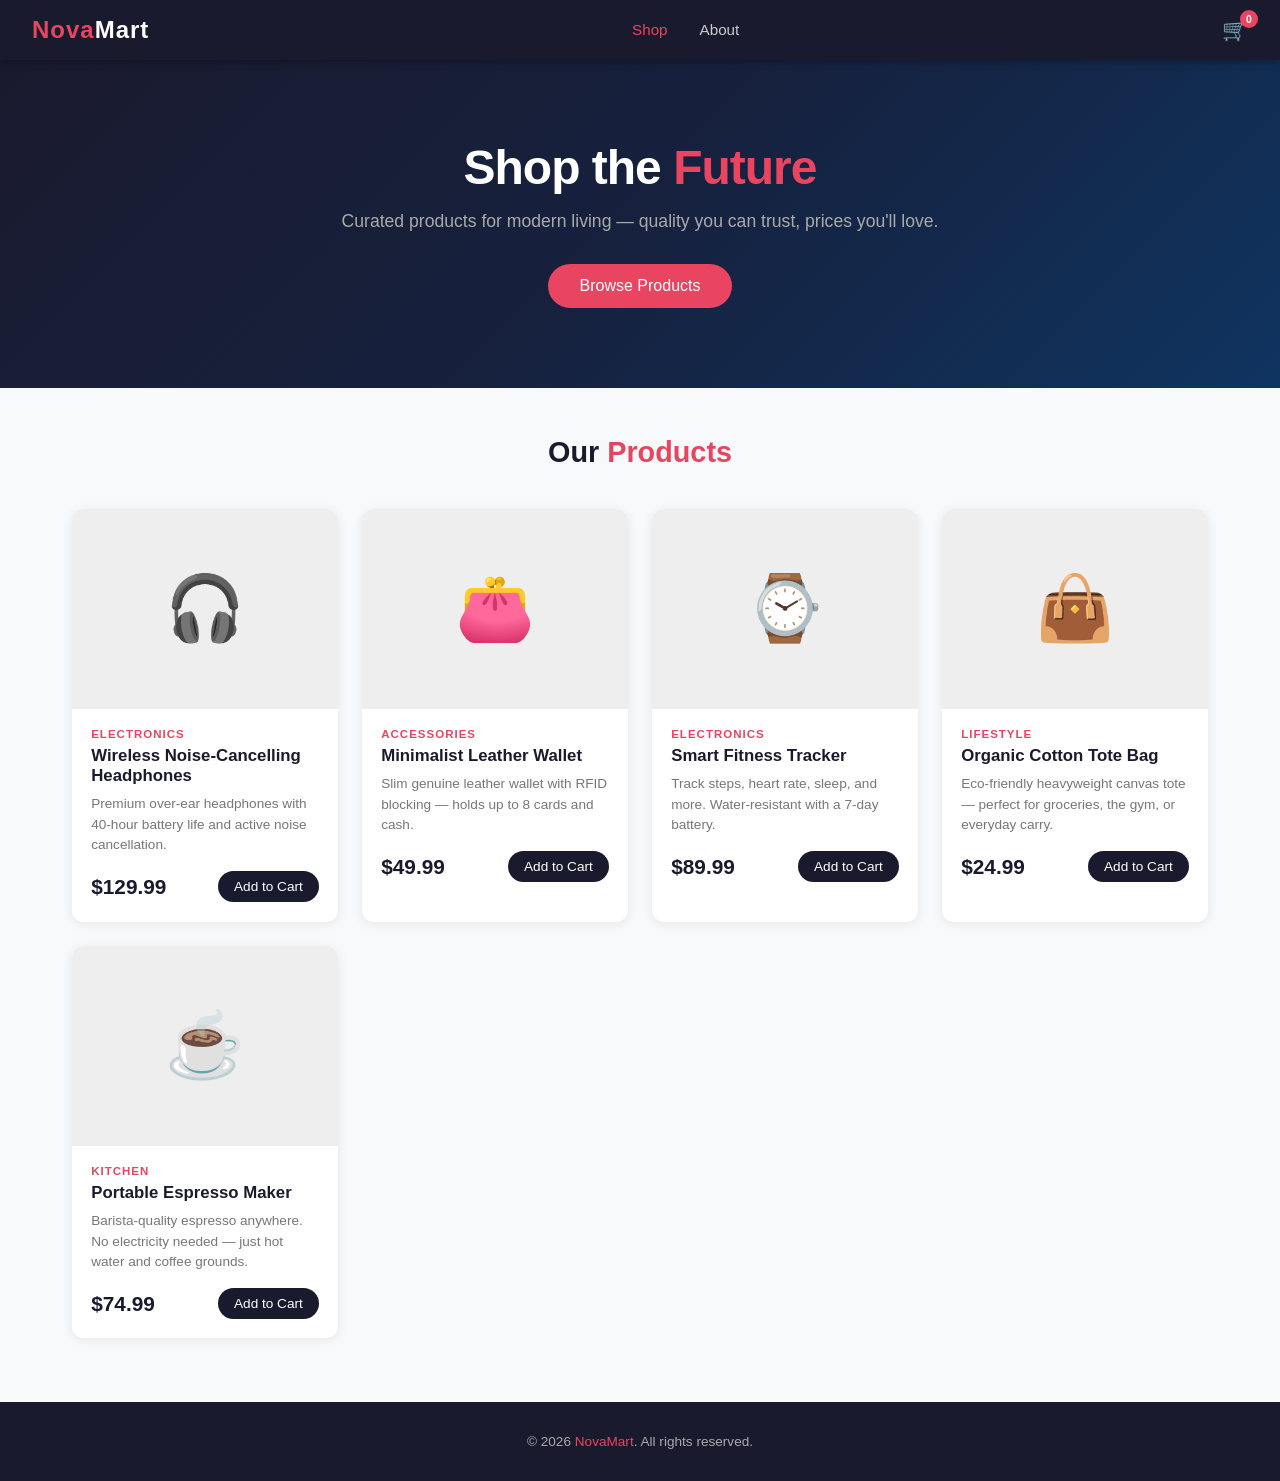
==== index.html @ ab841186 "Initial commit: NovaMart static e-commerce site" ====
<!DOCTYPE html>
<html lang="en">
<head>
  <meta charset="UTF-8" />
  <meta name="viewport" content="width=device-width, initial-scale=1.0" />
  <title>NovaMart — Modern Shopping</title>
  <link rel="stylesheet" href="style.css" />
</head>
<body>

<nav>
  <a class="logo" href="index.html">Nova<span style="color:#fff">Mart</span></a>
  <ul>
    <li><a href="index.html" class="active">Shop</a></li>
    <li><a href="about.html">About</a></li>
  </ul>
  <div class="cart-icon" onclick="toggleCart()">
    🛒
    <span class="cart-badge" id="cart-count">0</span>
  </div>
</nav>

<section class="hero">
  <h1>Shop the <span>Future</span></h1>
  <p>Curated products for modern living — quality you can trust, prices you'll love.</p>
  <a href="#products" class="hero-btn">Browse Products</a>
</section>

<h2 class="section-title" id="products">Our <span>Products</span></h2>

<div class="products-grid" id="product-grid"></div>

<div class="toast" id="toast"></div>

<footer>
  <p>&copy; 2026 <span>NovaMart</span>. All rights reserved.</p>
</footer>

<script>
  const products = [
    {
      id: 1,
      name: "Wireless Noise-Cancelling Headphones",
      category: "Electronics",
      price: 129.99,
      emoji: "🎧",
      desc: "Premium over-ear headphones with 40-hour battery life and active noise cancellation."
    },
    {
      id: 2,
      name: "Minimalist Leather Wallet",
      category: "Accessories",
      price: 49.99,
      emoji: "👛",
      desc: "Slim genuine leather wallet with RFID blocking — holds up to 8 cards and cash."
    },
    {
      id: 3,
      name: "Smart Fitness Tracker",
      category: "Electronics",
      price: 89.99,
      emoji: "⌚",
      desc: "Track steps, heart rate, sleep, and more. Water-resistant with a 7-day battery."
    },
    {
      id: 4,
      name: "Organic Cotton Tote Bag",
      category: "Lifestyle",
      price: 24.99,
      emoji: "👜",
      desc: "Eco-friendly heavyweight canvas tote — perfect for groceries, the gym, or everyday carry."
    },
    {
      id: 5,
      name: "Portable Espresso Maker",
      category: "Kitchen",
      price: 74.99,
      emoji: "☕",
      desc: "Barista-quality espresso anywhere. No electricity needed — just hot water and coffee grounds."
    }
  ];

  let cart = [];

  function renderProducts() {
    const grid = document.getElementById('product-grid');
    grid.innerHTML = products.map(p => `
      <div class="card">
        <div class="card-img">${p.emoji}</div>
        <div class="card-body">
          <div class="card-category">${p.category}</div>
          <div class="card-title">${p.name}</div>
          <div class="card-desc">${p.desc}</div>
          <div class="card-footer">
            <span class="price">$${p.price.toFixed(2)}</span>
            <button class="add-btn" onclick="addToCart(${p.id})">Add to Cart</button>
          </div>
        </div>
      </div>
    `).join('');
  }

  function addToCart(id) {
    const product = products.find(p => p.id === id);
    cart.push(product);
    document.getElementById('cart-count').textContent = cart.length;
    showToast(`${product.emoji} "${product.name}" added to cart!`);
  }

  function showToast(msg) {
    const toast = document.getElementById('toast');
    toast.textContent = msg;
    toast.classList.add('show');
    setTimeout(() => toast.classList.remove('show'), 2500);
  }

  renderProducts();
</script>
</body>
</html>
---- style.css ----
* {
  margin: 0;
  padding: 0;
  box-sizing: border-box;
}

body {
  font-family: 'Segoe UI', sans-serif;
  background: #f8f9fa;
  color: #333;
}

/* NAV */
nav {
  background: #1a1a2e;
  padding: 1rem 2rem;
  display: flex;
  align-items: center;
  justify-content: space-between;
  position: sticky;
  top: 0;
  z-index: 100;
  box-shadow: 0 2px 8px rgba(0,0,0,0.3);
}

.logo {
  font-size: 1.5rem;
  font-weight: 700;
  color: #e94560;
  text-decoration: none;
  letter-spacing: 1px;
}

nav ul {
  list-style: none;
  display: flex;
  gap: 2rem;
}

nav ul a {
  color: #ccc;
  text-decoration: none;
  font-size: 0.95rem;
  transition: color 0.2s;
}

nav ul a:hover, nav ul a.active {
  color: #e94560;
}

.cart-icon {
  position: relative;
  cursor: pointer;
  color: #ccc;
  font-size: 1.3rem;
  transition: color 0.2s;
}

.cart-icon:hover { color: #e94560; }

.cart-badge {
  position: absolute;
  top: -8px;
  right: -10px;
  background: #e94560;
  color: white;
  border-radius: 50%;
  width: 18px;
  height: 18px;
  font-size: 0.65rem;
  display: flex;
  align-items: center;
  justify-content: center;
  font-weight: 700;
}

/* HERO */
.hero {
  background: linear-gradient(135deg, #1a1a2e 0%, #16213e 50%, #0f3460 100%);
  color: white;
  text-align: center;
  padding: 5rem 2rem;
}

.hero h1 {
  font-size: 3rem;
  margin-bottom: 1rem;
  letter-spacing: -1px;
}

.hero h1 span { color: #e94560; }

.hero p {
  font-size: 1.1rem;
  color: #aaa;
  margin-bottom: 2rem;
}

.hero-btn {
  background: #e94560;
  color: white;
  padding: 0.8rem 2rem;
  border: none;
  border-radius: 30px;
  font-size: 1rem;
  cursor: pointer;
  text-decoration: none;
  transition: transform 0.2s, box-shadow 0.2s;
  display: inline-block;
}

.hero-btn:hover {
  transform: translateY(-2px);
  box-shadow: 0 6px 20px rgba(233,69,96,0.4);
}

/* PRODUCTS */
.section-title {
  text-align: center;
  padding: 3rem 1rem 1.5rem;
  font-size: 1.8rem;
  color: #1a1a2e;
}

.section-title span { color: #e94560; }

.products-grid {
  display: grid;
  grid-template-columns: repeat(auto-fill, minmax(260px, 1fr));
  gap: 1.5rem;
  max-width: 1200px;
  margin: 0 auto;
  padding: 1rem 2rem 4rem;
}

.card {
  background: white;
  border-radius: 12px;
  overflow: hidden;
  box-shadow: 0 2px 12px rgba(0,0,0,0.08);
  transition: transform 0.25s, box-shadow 0.25s;
}

.card:hover {
  transform: translateY(-5px);
  box-shadow: 0 8px 30px rgba(0,0,0,0.15);
}

.card-img {
  width: 100%;
  height: 200px;
  object-fit: cover;
  background: #eee;
  display: flex;
  align-items: center;
  justify-content: center;
  font-size: 4rem;
}

.card-body {
  padding: 1.2rem;
}

.card-category {
  font-size: 0.72rem;
  text-transform: uppercase;
  letter-spacing: 1px;
  color: #e94560;
  font-weight: 600;
  margin-bottom: 0.4rem;
}

.card-title {
  font-size: 1.05rem;
  font-weight: 700;
  margin-bottom: 0.5rem;
  color: #1a1a2e;
}

.card-desc {
  font-size: 0.85rem;
  color: #777;
  line-height: 1.5;
  margin-bottom: 1rem;
}

.card-footer {
  display: flex;
  align-items: center;
  justify-content: space-between;
}

.price {
  font-size: 1.3rem;
  font-weight: 700;
  color: #1a1a2e;
}

.add-btn {
  background: #1a1a2e;
  color: white;
  border: none;
  padding: 0.5rem 1rem;
  border-radius: 20px;
  cursor: pointer;
  font-size: 0.85rem;
  transition: background 0.2s;
}

.add-btn:hover { background: #e94560; }

/* TOAST */
.toast {
  position: fixed;
  bottom: 2rem;
  right: 2rem;
  background: #1a1a2e;
  color: white;
  padding: 0.8rem 1.5rem;
  border-radius: 8px;
  font-size: 0.9rem;
  transform: translateY(100px);
  opacity: 0;
  transition: all 0.3s;
  z-index: 999;
  border-left: 4px solid #e94560;
}

.toast.show {
  transform: translateY(0);
  opacity: 1;
}

/* ABOUT PAGE */
.about-hero {
  background: linear-gradient(135deg, #1a1a2e, #0f3460);
  color: white;
  text-align: center;
  padding: 4rem 2rem;
}

.about-hero h1 { font-size: 2.5rem; margin-bottom: 1rem; }
.about-hero p { color: #aaa; font-size: 1.05rem; max-width: 600px; margin: 0 auto; }

.about-content {
  max-width: 900px;
  margin: 0 auto;
  padding: 4rem 2rem;
}

.about-grid {
  display: grid;
  grid-template-columns: 1fr 1fr;
  gap: 2rem;
  margin-bottom: 3rem;
}

@media (max-width: 600px) {
  .about-grid { grid-template-columns: 1fr; }
  .hero h1 { font-size: 2rem; }
}

.about-box {
  background: white;
  border-radius: 12px;
  padding: 2rem;
  box-shadow: 0 2px 12px rgba(0,0,0,0.07);
  text-align: center;
}

.about-box .icon { font-size: 2.5rem; margin-bottom: 1rem; }
.about-box h3 { color: #1a1a2e; margin-bottom: 0.5rem; }
.about-box p { color: #777; font-size: 0.9rem; line-height: 1.6; }

.team-section h2 {
  font-size: 1.6rem;
  color: #1a1a2e;
  margin-bottom: 1.5rem;
  text-align: center;
}

.team-grid {
  display: grid;
  grid-template-columns: repeat(3, 1fr);
  gap: 1.5rem;
}

@media (max-width: 600px) {
  .team-grid { grid-template-columns: 1fr; }
}

.team-card {
  background: white;
  border-radius: 12px;
  padding: 1.5rem;
  text-align: center;
  box-shadow: 0 2px 12px rgba(0,0,0,0.07);
}

.team-avatar {
  width: 70px;
  height: 70px;
  border-radius: 50%;
  background: linear-gradient(135deg, #e94560, #1a1a2e);
  display: flex;
  align-items: center;
  justify-content: center;
  font-size: 1.8rem;
  margin: 0 auto 1rem;
}

.team-card h4 { color: #1a1a2e; margin-bottom: 0.3rem; }
.team-card p { font-size: 0.8rem; color: #e94560; font-weight: 600; }

/* FOOTER */
footer {
  background: #1a1a2e;
  color: #aaa;
  text-align: center;
  padding: 2rem;
  font-size: 0.85rem;
}

footer span { color: #e94560; }
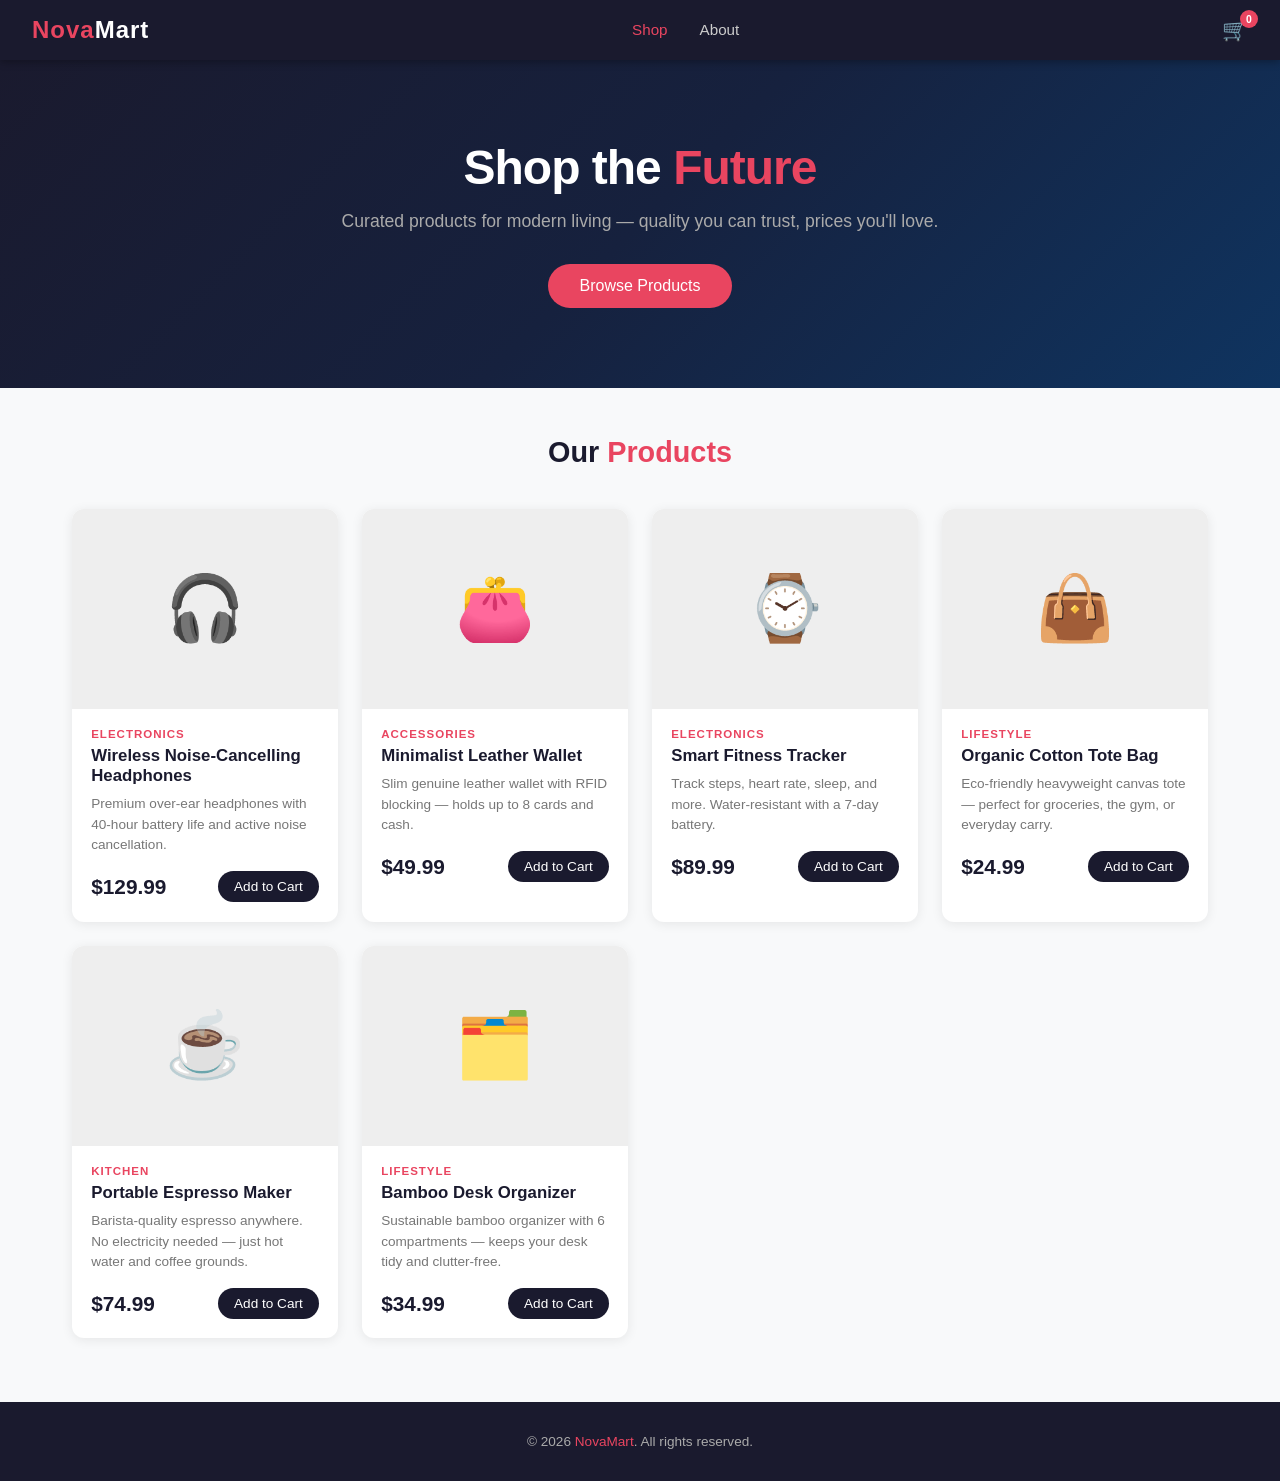
==== commit 0995ee24: "Add Bamboo Desk Organizer as sixth product Co-Authored-By: Claude Sonnet 4.6 <noreply@anthropic.com>" ====
--- a/index.html
+++ b/index.html
@@ -77,6 +77,14 @@
       price: 74.99,
       emoji: "☕",
       desc: "Barista-quality espresso anywhere. No electricity needed — just hot water and coffee grounds."
+    },
+    {
+      id: 6,
+      name: "Bamboo Desk Organizer",
+      category: "Lifestyle",
+      price: 34.99,
+      emoji: "🗂️",
+      desc: "Sustainable bamboo organizer with 6 compartments — keeps your desk tidy and clutter-free."
     }
   ];
 
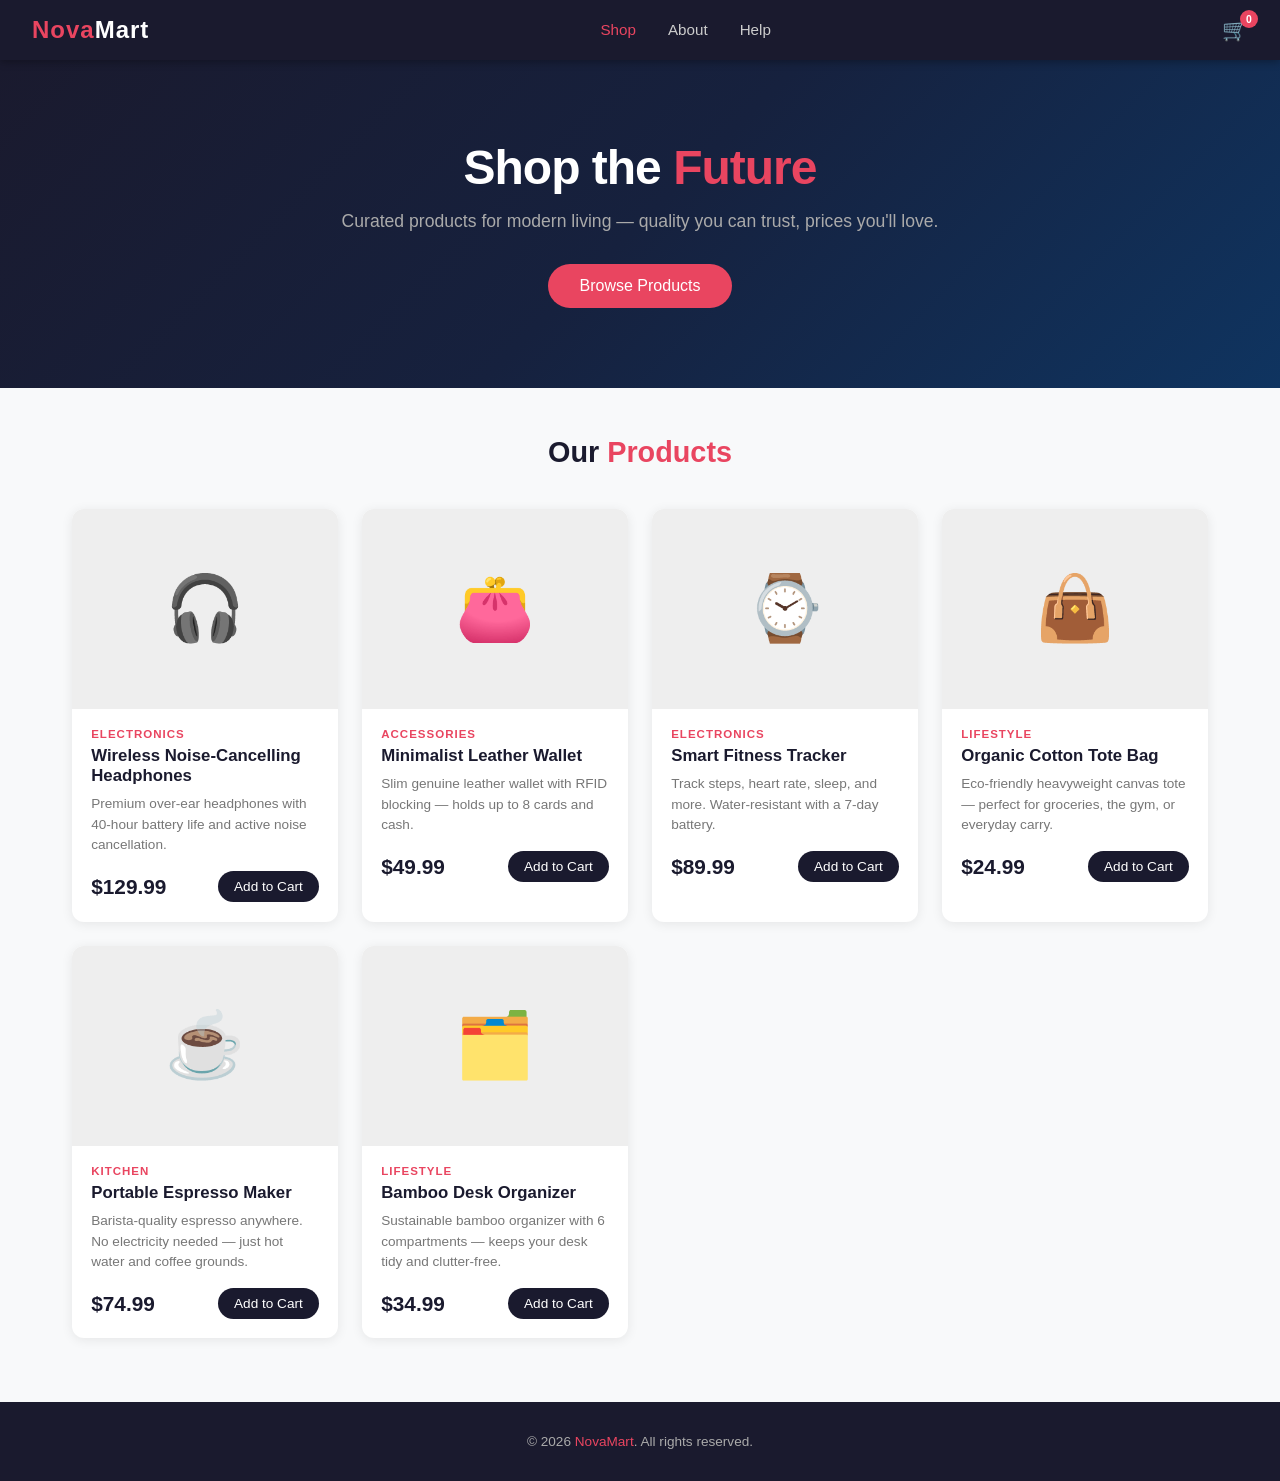
==== commit 0d8f7b6b: "Add Help page with FAQs to nav Add a Help Center page (help.html) with a collapsible FAQ accordion u" ====
--- a/index.html
+++ b/index.html
@@ -13,6 +13,7 @@
   <ul>
     <li><a href="index.html" class="active">Shop</a></li>
     <li><a href="about.html">About</a></li>
+    <li><a href="help.html">Help</a></li>
   </ul>
   <div class="cart-icon" onclick="toggleCart()">
     🛒
--- a/style.css
+++ b/style.css
@@ -312,6 +312,64 @@
 .team-card h4 { color: #1a1a2e; margin-bottom: 0.3rem; }
 .team-card p { font-size: 0.8rem; color: #e94560; font-weight: 600; }
 
+/* HELP / FAQ PAGE */
+.faq-content {
+  max-width: 800px;
+  margin: 0 auto;
+  padding: 4rem 2rem;
+}
+
+.faq-heading {
+  font-size: 1.6rem;
+  color: #1a1a2e;
+  margin-bottom: 1.5rem;
+  text-align: center;
+}
+
+.faq-heading span { color: #e94560; }
+
+.faq-item {
+  background: white;
+  border-radius: 12px;
+  padding: 1.2rem 1.5rem;
+  margin-bottom: 1rem;
+  box-shadow: 0 2px 12px rgba(0,0,0,0.07);
+}
+
+.faq-item summary {
+  font-weight: 700;
+  color: #1a1a2e;
+  cursor: pointer;
+  list-style: none;
+  display: flex;
+  align-items: center;
+  justify-content: space-between;
+}
+
+.faq-item summary::-webkit-details-marker { display: none; }
+
+.faq-item summary::after {
+  content: '+';
+  color: #e94560;
+  font-size: 1.4rem;
+  font-weight: 700;
+  margin-left: 1rem;
+  transition: transform 0.2s;
+}
+
+.faq-item[open] summary::after {
+  transform: rotate(45deg);
+}
+
+.faq-item p {
+  color: #777;
+  font-size: 0.9rem;
+  line-height: 1.6;
+  margin-top: 0.8rem;
+}
+
+.faq-item a { color: #e94560; }
+
 /* FOOTER */
 footer {
   background: #1a1a2e;
